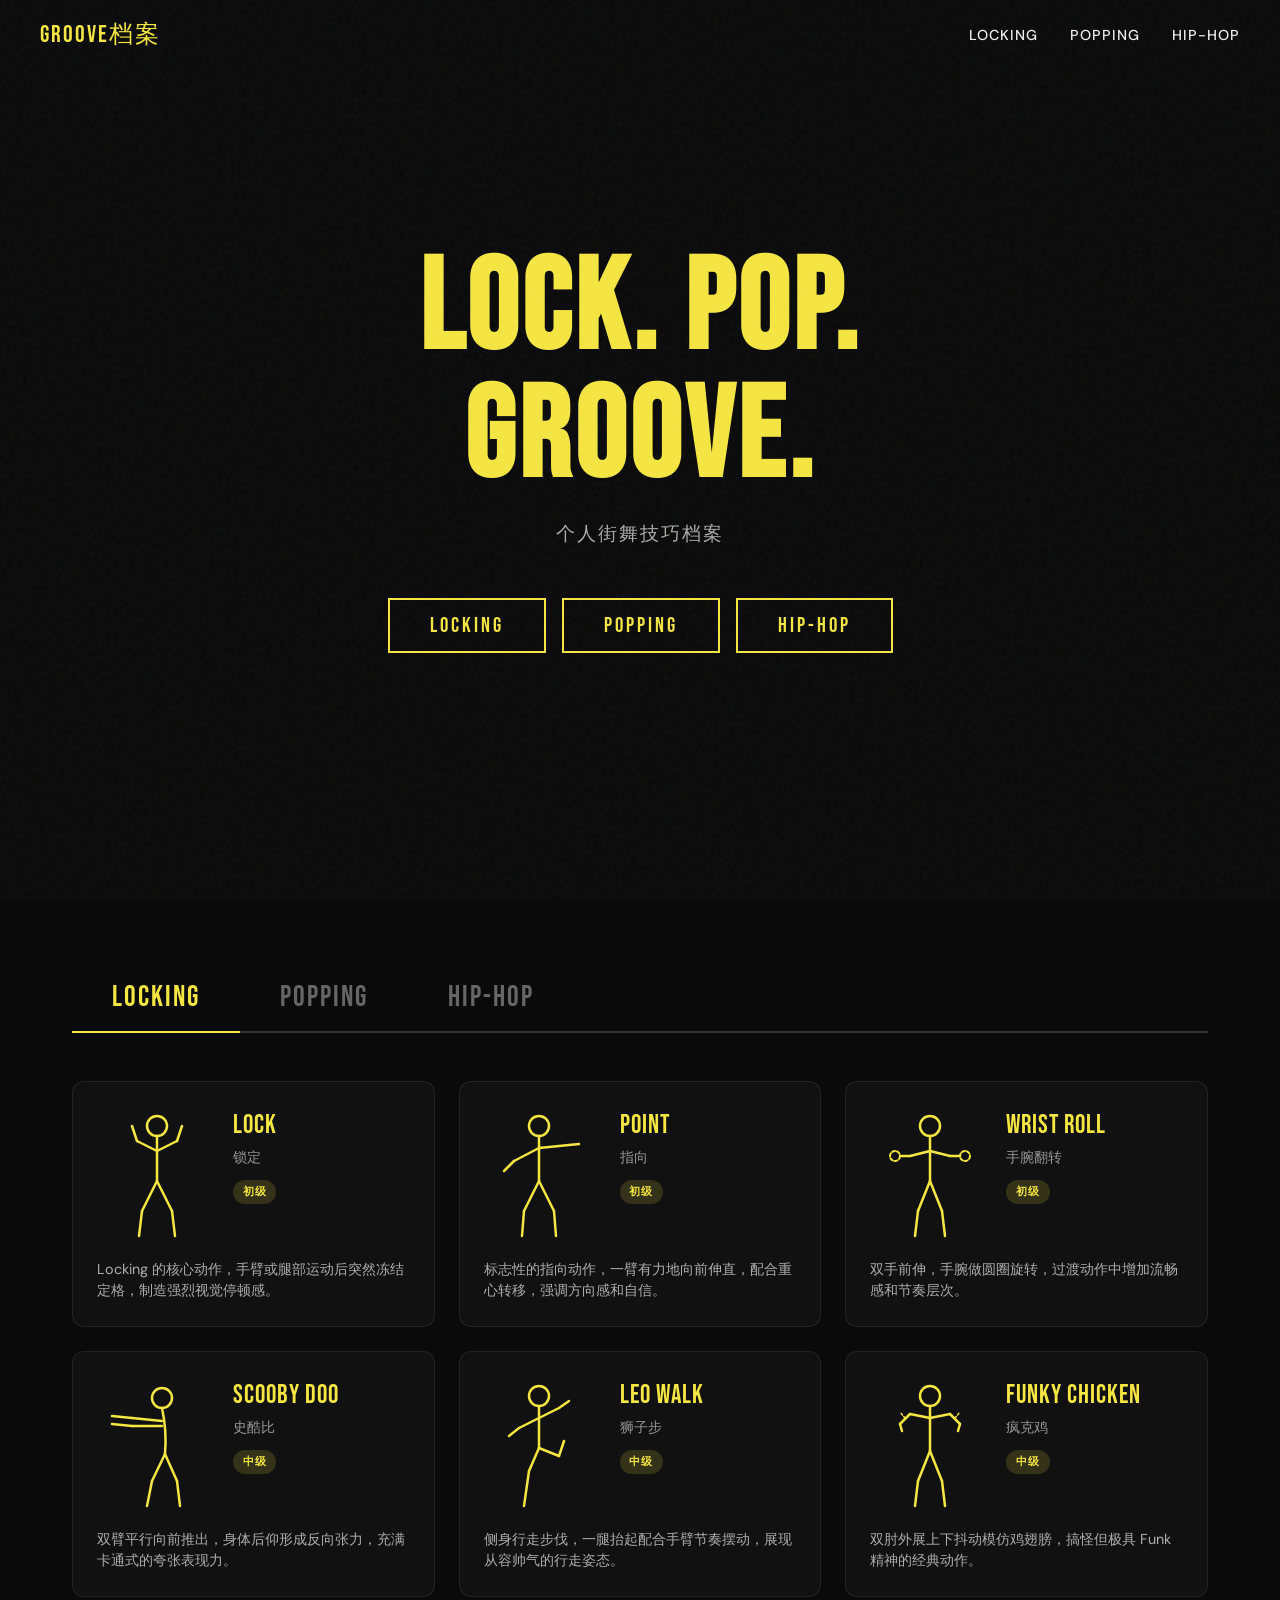
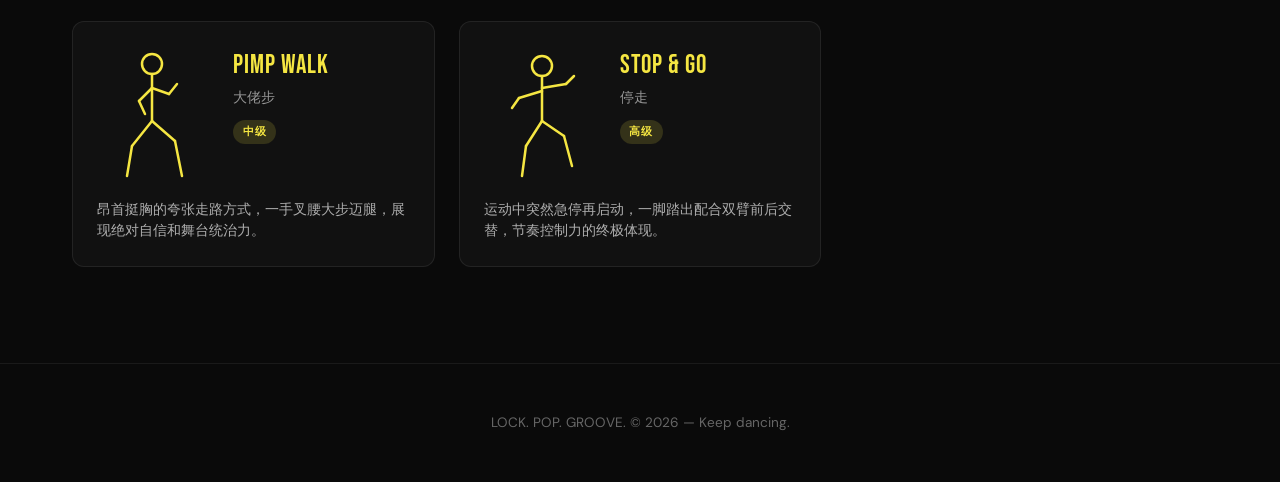
==== index.html @ a3ce9c6e "我的街舞知识库网站" ====
<!DOCTYPE html>
<html lang="zh-CN">
<head>
  <meta charset="UTF-8">
  <meta name="viewport" content="width=device-width, initial-scale=1.0">
  <title>LOCK. POP. GROOVE. — 街舞技巧档案</title>
  <link rel="preconnect" href="https://fonts.googleapis.com">
  <link rel="preconnect" href="https://fonts.gstatic.com" crossorigin>
  <link href="https://fonts.googleapis.com/css2?family=Bebas+Neue&family=DM+Sans:wght@400;500;700&display=swap" rel="stylesheet">
  <link rel="stylesheet" href="style.css">
</head>
<body>
  <!-- Top Navigation -->
  <nav class="top-nav" id="topNav">
    <div class="nav-inner">
      <a href="#hero" class="nav-logo">GROOVE档案</a>
      <div class="nav-links">
        <a href="#styles" data-style="locking">Locking</a>
        <a href="#styles" data-style="popping">Popping</a>
        <a href="#styles" data-style="hiphop">Hip-Hop</a>
      </div>
    </div>
  </nav>

  <!-- Hero Section -->
  <section class="hero" id="hero">
    <div class="hero-content">
      <h1 class="hero-title">LOCK. POP. GROOVE.</h1>
      <p class="hero-subtitle">个人街舞技巧档案</p>
      <div class="hero-buttons">
        <button class="hero-btn" data-style="locking">LOCKING</button>
        <button class="hero-btn" data-style="popping">POPPING</button>
        <button class="hero-btn" data-style="hiphop">HIP-HOP</button>
      </div>
    </div>
  </section>

  <!-- Styles Section -->
  <section class="styles-section" id="styles">
    <div class="tabs">
      <button class="tab active" data-style="locking">Locking</button>
      <button class="tab" data-style="popping">Popping</button>
      <button class="tab" data-style="hiphop">Hip-Hop</button>
    </div>
    <div class="cards-container" id="cardsContainer"></div>
  </section>

  <footer class="footer">
    <p>LOCK. POP. GROOVE. &copy; 2026 — Keep dancing.</p>
  </footer>

  <script src="app.js"></script>
</body>
</html>
---- style.css ----
/* === Reset & Base === */
*, *::before, *::after {
  margin: 0;
  padding: 0;
  box-sizing: border-box;
}

:root {
  --bg: #0a0a0a;
  --accent: #f5e642;
  --white: #f0f0f0;
  --gray: #333;
  --font-title: 'Bebas Neue', cursive;
  --font-body: 'DM Sans', sans-serif;
}

html {
  scroll-behavior: smooth;
}

body {
  background-color: var(--bg);
  color: var(--white);
  font-family: var(--font-body);
  line-height: 1.6;
  overflow-x: hidden;
}

/* Grain texture overlay */
body::before {
  content: '';
  position: fixed;
  top: 0;
  left: 0;
  width: 100%;
  height: 100%;
  pointer-events: none;
  z-index: 9999;
  opacity: 0.04;
  background-image: url("data:image/svg+xml,%3Csvg viewBox='0 0 256 256' xmlns='http://www.w3.org/2000/svg'%3E%3Cfilter id='noise'%3E%3CfeTurbulence type='fractalNoise' baseFrequency='0.85' numOctaves='4' stitchTiles='stitch'/%3E%3C/filter%3E%3Crect width='100%25' height='100%25' filter='url(%23noise)'/%3E%3C/svg%3E");
}

/* === Navigation === */
.top-nav {
  position: fixed;
  top: 0;
  left: 0;
  width: 100%;
  z-index: 1000;
  padding: 1rem 2rem;
  transition: background 0.3s ease;
}

.top-nav.scrolled {
  background: rgba(10, 10, 10, 0.85);
  backdrop-filter: blur(10px);
}

.nav-inner {
  max-width: 1200px;
  margin: 0 auto;
  display: flex;
  justify-content: space-between;
  align-items: center;
}

.nav-logo {
  font-family: var(--font-title);
  font-size: 1.5rem;
  color: var(--accent);
  text-decoration: none;
  letter-spacing: 2px;
}

.nav-links {
  display: flex;
  gap: 2rem;
}

.nav-links a {
  color: var(--white);
  text-decoration: none;
  font-size: 0.9rem;
  font-weight: 500;
  text-transform: uppercase;
  letter-spacing: 1px;
  transition: color 0.2s;
}

.nav-links a:hover {
  color: var(--accent);
}

/* === Hero === */
.hero {
  min-height: 100vh;
  display: flex;
  align-items: center;
  justify-content: center;
  text-align: center;
  padding: 2rem;
}

.hero-content {
  max-width: 800px;
}

.hero-title {
  font-family: var(--font-title);
  font-size: clamp(3rem, 12vw, 8rem);
  color: var(--accent);
  letter-spacing: 4px;
  line-height: 1;
  margin-bottom: 1rem;
}

.hero-subtitle {
  font-size: 1.2rem;
  color: var(--white);
  opacity: 0.7;
  margin-bottom: 3rem;
  letter-spacing: 2px;
}

.hero-buttons {
  display: flex;
  gap: 1rem;
  justify-content: center;
  flex-wrap: wrap;
}

.hero-btn {
  font-family: var(--font-title);
  font-size: 1.3rem;
  padding: 0.8rem 2.5rem;
  background: transparent;
  border: 2px solid var(--accent);
  color: var(--accent);
  cursor: pointer;
  letter-spacing: 3px;
  transition: all 0.3s ease;
}

.hero-btn:hover {
  background: var(--accent);
  color: var(--bg);
  transform: translateY(-2px);
}

/* === Styles Section === */
.styles-section {
  max-width: 1200px;
  margin: 0 auto;
  padding: 4rem 2rem 6rem;
}

/* Tabs */
.tabs {
  display: flex;
  gap: 0;
  margin-bottom: 3rem;
  border-bottom: 2px solid var(--gray);
}

.tab {
  font-family: var(--font-title);
  font-size: 1.8rem;
  padding: 1rem 2.5rem;
  background: none;
  border: none;
  color: var(--white);
  opacity: 0.4;
  cursor: pointer;
  letter-spacing: 2px;
  position: relative;
  transition: opacity 0.3s;
}

.tab:hover {
  opacity: 0.7;
}

.tab.active {
  opacity: 1;
  color: var(--accent);
}

.tab.active::after {
  content: '';
  position: absolute;
  bottom: -2px;
  left: 0;
  width: 100%;
  height: 2px;
  background: var(--accent);
}

/* Cards */
.cards-container {
  display: grid;
  grid-template-columns: repeat(auto-fill, minmax(320px, 1fr));
  gap: 1.5rem;
}

.card {
  background: rgba(255, 255, 255, 0.03);
  border: 1px solid rgba(255, 255, 255, 0.08);
  border-radius: 12px;
  padding: 1.5rem;
  cursor: pointer;
  transition: transform 0.3s ease, box-shadow 0.3s ease, border-color 0.3s ease;
  opacity: 0;
  animation: fadeInUp 0.4s ease forwards;
}

.card:hover {
  transform: translateY(-4px);
  border-color: rgba(245, 230, 66, 0.3);
  box-shadow: 0 8px 30px rgba(245, 230, 66, 0.05);
}

.card-header {
  display: flex;
  align-items: flex-start;
  gap: 1rem;
  margin-bottom: 0.8rem;
}

.card-svg {
  flex-shrink: 0;
  width: 120px;
  height: 140px;
}

.card-svg svg {
  width: 100%;
  height: 100%;
}

.card-info {
  flex: 1;
}

.card-name {
  font-family: var(--font-title);
  font-size: 1.6rem;
  color: var(--accent);
  letter-spacing: 1px;
}

.card-name-zh {
  font-size: 0.85rem;
  color: var(--white);
  opacity: 0.6;
  margin-bottom: 0.5rem;
}

.card-level {
  display: inline-block;
  font-size: 0.7rem;
  padding: 0.2rem 0.6rem;
  border-radius: 20px;
  background: rgba(245, 230, 66, 0.15);
  color: var(--accent);
  font-weight: 700;
  text-transform: uppercase;
  letter-spacing: 1px;
}

.card-desc {
  font-size: 0.9rem;
  color: var(--white);
  opacity: 0.7;
  margin-top: 0.8rem;
  line-height: 1.5;
}

/* Expandable tips */
.card-details {
  max-height: 0;
  overflow: hidden;
  transition: max-height 0.4s ease, opacity 0.3s ease;
  opacity: 0;
}

.card.expanded .card-details {
  max-height: 400px;
  opacity: 1;
  margin-top: 1rem;
}

.card-tips {
  list-style: none;
  padding: 0;
}

.card-tips li {
  font-size: 0.85rem;
  color: var(--white);
  opacity: 0.8;
  padding: 0.4rem 0;
  padding-left: 1.2rem;
  position: relative;
}

.card-tips li::before {
  content: '▸';
  position: absolute;
  left: 0;
  color: var(--accent);
}

.card-bili {
  display: inline-flex;
  align-items: center;
  gap: 0.5rem;
  margin-top: 1rem;
  padding: 0.5rem 1rem;
  background: rgba(245, 230, 66, 0.1);
  border: 1px solid rgba(245, 230, 66, 0.3);
  border-radius: 6px;
  color: var(--accent);
  font-size: 0.8rem;
  font-weight: 700;
  text-decoration: none;
  letter-spacing: 1px;
  transition: background 0.2s;
}

.card-bili:hover {
  background: rgba(245, 230, 66, 0.2);
}

.card-bili svg {
  width: 16px;
  height: 16px;
}

/* Animations */
@keyframes fadeInUp {
  from {
    opacity: 0;
    transform: translateY(20px);
  }
  to {
    opacity: 1;
    transform: translateY(0);
  }
}

.card:nth-child(1) { animation-delay: 0.05s; }
.card:nth-child(2) { animation-delay: 0.1s; }
.card:nth-child(3) { animation-delay: 0.15s; }
.card:nth-child(4) { animation-delay: 0.2s; }
.card:nth-child(5) { animation-delay: 0.25s; }
.card:nth-child(6) { animation-delay: 0.3s; }
.card:nth-child(7) { animation-delay: 0.35s; }
.card:nth-child(8) { animation-delay: 0.4s; }

/* Footer */
.footer {
  text-align: center;
  padding: 3rem 2rem;
  border-top: 1px solid var(--gray);
  color: var(--white);
  opacity: 0.4;
  font-size: 0.85rem;
}

/* === Responsive === */
@media (max-width: 768px) {
  .nav-links {
    gap: 1rem;
  }

  .nav-links a {
    font-size: 0.75rem;
  }

  .tab {
    font-size: 1.3rem;
    padding: 0.8rem 1.2rem;
  }

  .cards-container {
    grid-template-columns: 1fr;
  }

  .card-header {
    flex-direction: column;
    align-items: center;
    text-align: center;
  }

  .hero-title {
    font-size: clamp(2.5rem, 10vw, 5rem);
  }
}
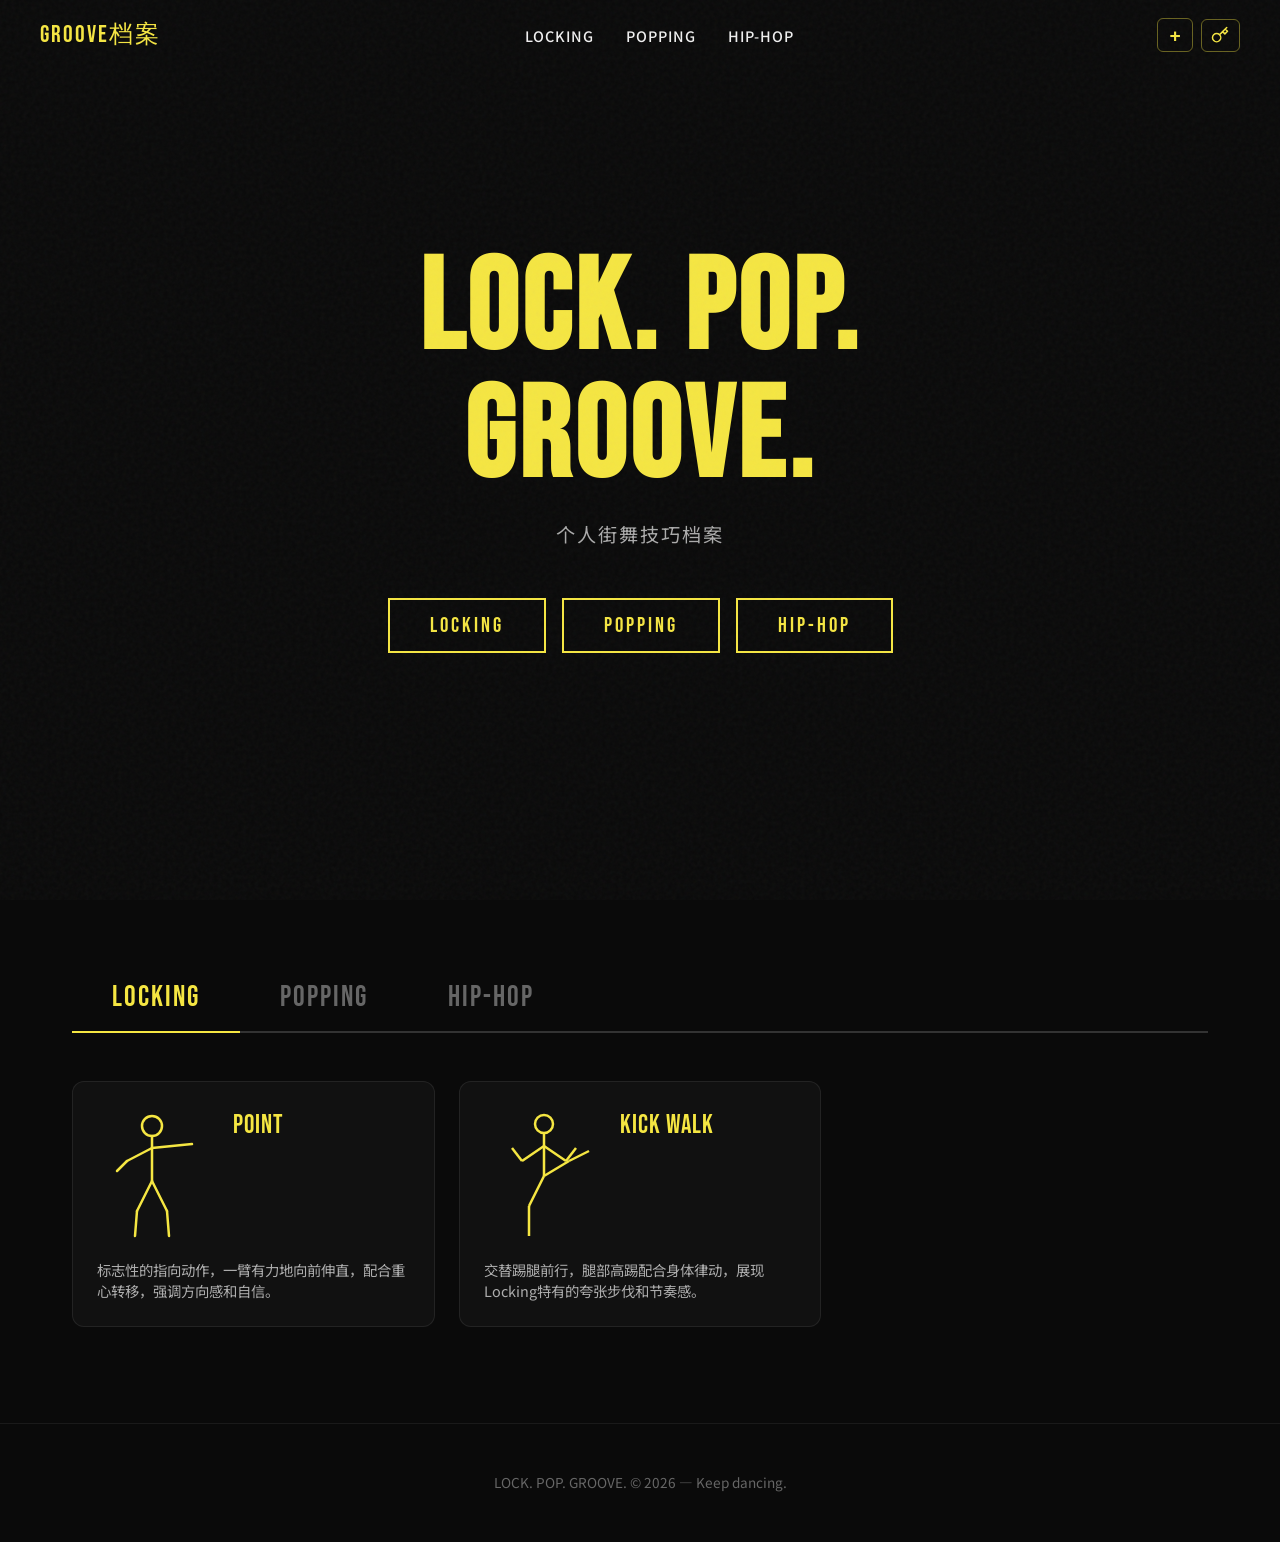
==== commit e7932fd9: "'ai功能'" ====
--- a/index.html
+++ b/index.html
@@ -4,9 +4,10 @@
   <meta charset="UTF-8">
   <meta name="viewport" content="width=device-width, initial-scale=1.0">
   <title>LOCK. POP. GROOVE. — 街舞技巧档案</title>
+  <link rel="icon" type="image/svg+xml" href="favicon.svg">
   <link rel="preconnect" href="https://fonts.googleapis.com">
   <link rel="preconnect" href="https://fonts.gstatic.com" crossorigin>
-  <link href="https://fonts.googleapis.com/css2?family=Bebas+Neue&family=DM+Sans:wght@400;500;700&display=swap" rel="stylesheet">
+  <link href="https://fonts.googleapis.com/css2?family=Bebas+Neue&family=DM+Sans:wght@400;500;700&family=Noto+Sans+SC:wght@400;500;700&display=swap" rel="stylesheet">
   <link rel="stylesheet" href="style.css">
 </head>
 <body>
@@ -18,6 +19,12 @@
         <a href="#styles" data-style="locking">Locking</a>
         <a href="#styles" data-style="popping">Popping</a>
         <a href="#styles" data-style="hiphop">Hip-Hop</a>
+      </div>
+      <div class="nav-actions">
+        <button class="nav-add-btn" id="addMoveBtn" title="添加动作">+</button>
+        <button class="nav-api-btn" id="apiKeyBtn" title="API Key 管理">
+        <svg viewBox="0 0 24 24" fill="none" stroke="currentColor" stroke-width="2" stroke-linecap="round" stroke-linejoin="round"><path d="M21 2l-2 2m-7.61 7.61a5.5 5.5 0 1 1-7.78 7.78 5.5 5.5 0 0 1 7.78-7.78zm0 0L15.5 7.5m0 0l3 3L22 7l-3-3m-3.5 3.5L19 4"/></svg>
+      </button>
       </div>
     </div>
   </nav>
@@ -49,6 +56,110 @@
     <p>LOCK. POP. GROOVE. &copy; 2026 — Keep dancing.</p>
   </footer>
 
+  <!-- Edit Move Modal -->
+  <div class="modal-overlay" id="editModal">
+    <div class="modal">
+      <div class="modal-header">
+        <h2 class="modal-title">编辑动作</h2>
+        <button class="modal-close" id="editModalClose">&times;</button>
+      </div>
+      <div class="modal-body">
+        <div class="config-form">
+          <label>动作名称<input type="text" id="editName"></label>
+          <div class="field-with-ai">
+            <label>描述<textarea id="editDesc" rows="3"></textarea></label>
+            <button class="ai-field-btn" data-field="desc" title="AI 生成描述">AI</button>
+          </div>
+          <div class="field-with-ai">
+            <label>练习建议（每行一条）<textarea id="editTips" rows="4"></textarea></label>
+            <button class="ai-field-btn" data-field="tips" title="AI 生成建议">AI</button>
+          </div>
+          <div class="field-with-ai">
+            <label>SVG 图示
+              <div class="svg-edit-area">
+                <textarea id="editSvg" rows="6" class="svg-code"></textarea>
+                <div class="svg-preview" id="editSvgPreview"></div>
+              </div>
+            </label>
+            <button class="ai-field-btn" data-field="svg" title="AI 生成 SVG">AI</button>
+          </div>
+        </div>
+      </div>
+      <div class="modal-footer">
+        <button class="modal-btn" id="editSaveBtn">保存</button>
+      </div>
+    </div>
+  </div>
+
+  <!-- Add Move Modal -->
+  <div class="modal-overlay" id="addMoveModal">
+    <div class="modal">
+      <div class="modal-header">
+        <h2 class="modal-title">添加动作</h2>
+        <button class="modal-close" id="addMoveModalClose">&times;</button>
+      </div>
+      <div class="modal-body">
+        <div class="config-form">
+          <label>动作英文名<input type="text" id="moveNameInput" placeholder="如：Kick Ball Change"></label>
+          <label>舞种
+            <select id="moveStyleSelect">
+              <option value="locking">Locking</option>
+              <option value="popping">Popping</option>
+              <option value="hiphop">Hip-Hop</option>
+            </select>
+          </label>
+        </div>
+        <div class="modal-footer" id="generateActions">
+          <button class="modal-btn" id="generateBtn">生成</button>
+        </div>
+        <div class="generate-loading" id="generateLoading" style="display:none">
+          <div class="spinner"></div>
+          <span>AI 生成中...</span>
+        </div>
+        <div class="preview-area" id="previewArea" style="display:none">
+          <h3 class="preview-title">预览</h3>
+          <div class="preview-card" id="previewCard"></div>
+          <div class="modal-footer">
+            <button class="modal-btn modal-btn-secondary" id="regenerateBtn">重新生成</button>
+            <button class="modal-btn" id="confirmAddBtn">确认添加</button>
+          </div>
+        </div>
+      </div>
+    </div>
+  </div>
+
+  <!-- API Key Modal -->
+  <div class="modal-overlay" id="apiModal">
+    <div class="modal">
+      <div class="modal-header">
+        <h2 class="modal-title">API Key 管理</h2>
+        <button class="modal-close" id="apiModalClose">&times;</button>
+      </div>
+      <div class="modal-body">
+        <div class="config-selector">
+          <select id="configSelect"></select>
+          <button class="config-btn" id="configAdd" title="新增方案">+</button>
+          <button class="config-btn config-btn-danger" id="configDelete" title="删除方案">&minus;</button>
+        </div>
+        <div class="config-form">
+          <label>方案名称<input type="text" id="cfgName" placeholder="如：GLM 免费"></label>
+          <label>API 地址<input type="text" id="cfgUrl" placeholder="https://api.openai.com/v1"></label>
+          <label>API Key<input type="password" id="cfgKey" placeholder="sk-..."></label>
+          <label>API 格式
+            <select id="cfgFormat">
+              <option value="openai">OpenAI 兼容</option>
+              <option value="anthropic">Anthropic</option>
+            </select>
+          </label>
+          <label>模型名称<input type="text" id="cfgModel" placeholder="gpt-4o / claude-sonnet-4-6"></label>
+        </div>
+      </div>
+      <div class="modal-footer">
+        <button class="modal-btn" id="configSave">保存</button>
+      </div>
+    </div>
+  </div>
+
   <script src="app.js"></script>
 </body>
 </html>
--- a/style.css
+++ b/style.css
@@ -11,7 +11,7 @@
   --white: #f0f0f0;
   --gray: #333;
   --font-title: 'Bebas Neue', cursive;
-  --font-body: 'DM Sans', sans-serif;
+  --font-body: 'Noto Sans SC', 'DM Sans', sans-serif;
 }
 
 html {
@@ -195,6 +195,51 @@
   background: var(--accent);
 }
 
+/* Card Actions */
+.card-actions {
+  position: absolute;
+  top: 0.8rem;
+  right: 0.8rem;
+  display: flex;
+  gap: 0.3rem;
+  opacity: 0;
+  transition: opacity 0.2s;
+}
+
+.card:hover .card-actions {
+  opacity: 1;
+}
+
+.card-action-btn {
+  background: rgba(255, 255, 255, 0.05);
+  border: 1px solid rgba(255, 255, 255, 0.15);
+  border-radius: 4px;
+  color: var(--white);
+  width: 26px;
+  height: 26px;
+  font-size: 0.85rem;
+  cursor: pointer;
+  display: flex;
+  align-items: center;
+  justify-content: center;
+  transition: background 0.2s, border-color 0.2s;
+}
+
+.card-action-btn:hover {
+  background: rgba(255, 255, 255, 0.1);
+  border-color: rgba(255, 255, 255, 0.3);
+}
+
+.card-action-btn:disabled {
+  opacity: 0.2;
+  cursor: not-allowed;
+}
+
+.card-delete-btn:hover {
+  border-color: rgba(245, 107, 107, 0.5);
+  color: #f56b6b;
+}
+
 /* Cards */
 .cards-container {
   display: grid;
@@ -203,6 +248,7 @@
 }
 
 .card {
+  position: relative;
   background: rgba(255, 255, 255, 0.03);
   border: 1px solid rgba(255, 255, 255, 0.08);
   border-radius: 12px;
@@ -367,6 +413,404 @@
   font-size: 0.85rem;
 }
 
+/* === Nav Actions === */
+.nav-actions {
+  display: flex;
+  gap: 0.5rem;
+  align-items: center;
+}
+
+.nav-add-btn {
+  background: none;
+  border: 1px solid rgba(245, 230, 66, 0.4);
+  border-radius: 6px;
+  color: var(--accent);
+  cursor: pointer;
+  padding: 0.4rem 0.7rem;
+  font-size: 1.2rem;
+  font-weight: 700;
+  line-height: 1;
+  display: flex;
+  align-items: center;
+  justify-content: center;
+  transition: background 0.2s, border-color 0.2s;
+}
+
+.nav-add-btn:hover {
+  background: rgba(245, 230, 66, 0.1);
+  border-color: var(--accent);
+}
+
+/* === API Key Button === */
+.nav-api-btn {
+  background: none;
+  border: 1px solid rgba(245, 230, 66, 0.4);
+  border-radius: 6px;
+  color: var(--accent);
+  cursor: pointer;
+  padding: 0.4rem 0.6rem;
+  display: flex;
+  align-items: center;
+  transition: background 0.2s, border-color 0.2s;
+}
+
+.nav-api-btn svg {
+  width: 18px;
+  height: 18px;
+}
+
+.nav-api-btn:hover {
+  background: rgba(245, 230, 66, 0.1);
+  border-color: var(--accent);
+}
+
+/* === Modal === */
+.modal-overlay {
+  display: none;
+  position: fixed;
+  inset: 0;
+  z-index: 2000;
+  background: rgba(0, 0, 0, 0.7);
+  backdrop-filter: blur(4px);
+  align-items: center;
+  justify-content: center;
+}
+
+.modal-overlay.active {
+  display: flex;
+}
+
+.modal {
+  background: #151515;
+  border: 1px solid rgba(255, 255, 255, 0.1);
+  border-radius: 16px;
+  width: 90%;
+  max-width: 480px;
+  max-height: 90vh;
+  overflow-y: auto;
+  padding: 2rem;
+}
+
+.modal-header {
+  display: flex;
+  justify-content: space-between;
+  align-items: center;
+  margin-bottom: 1.5rem;
+}
+
+.modal-title {
+  font-family: var(--font-body);
+  font-size: 1.3rem;
+  font-weight: 700;
+  color: var(--accent);
+  letter-spacing: 0.5px;
+}
+
+.modal-close {
+  background: none;
+  border: none;
+  color: var(--white);
+  font-size: 1.8rem;
+  cursor: pointer;
+  opacity: 0.5;
+  transition: opacity 0.2s;
+  line-height: 1;
+}
+
+.modal-close:hover {
+  opacity: 1;
+}
+
+.config-selector {
+  display: flex;
+  gap: 0.5rem;
+  margin-bottom: 1.5rem;
+}
+
+.config-selector select {
+  flex: 1;
+  background: var(--bg);
+  border: 1px solid var(--gray);
+  border-radius: 6px;
+  color: var(--white);
+  padding: 0.5rem 0.8rem;
+  font-size: 0.9rem;
+  font-family: var(--font-body);
+}
+
+.config-btn {
+  background: rgba(245, 230, 66, 0.1);
+  border: 1px solid rgba(245, 230, 66, 0.3);
+  border-radius: 6px;
+  color: var(--accent);
+  font-size: 1.2rem;
+  width: 36px;
+  cursor: pointer;
+  transition: background 0.2s;
+}
+
+.config-btn:hover {
+  background: rgba(245, 230, 66, 0.2);
+}
+
+.config-btn-danger {
+  color: #f56b6b;
+  border-color: rgba(245, 107, 107, 0.3);
+  background: rgba(245, 107, 107, 0.1);
+}
+
+.config-btn-danger:hover {
+  background: rgba(245, 107, 107, 0.2);
+}
+
+.config-form {
+  display: flex;
+  flex-direction: column;
+  gap: 1rem;
+}
+
+.config-form label {
+  display: flex;
+  flex-direction: column;
+  gap: 0.3rem;
+  font-size: 0.8rem;
+  color: var(--white);
+  opacity: 0.7;
+  letter-spacing: 0.5px;
+}
+
+.field-with-ai {
+  display: flex;
+  gap: 0.5rem;
+  align-items: flex-start;
+}
+
+.field-with-ai > label {
+  flex: 1;
+}
+
+.ai-field-btn {
+  flex-shrink: 0;
+  margin-top: 1.4rem;
+  background: rgba(245, 230, 66, 0.1);
+  border: 1px solid rgba(245, 230, 66, 0.3);
+  border-radius: 4px;
+  color: var(--accent);
+  font-size: 0.7rem;
+  font-weight: 700;
+  padding: 0.4rem 0.5rem;
+  cursor: pointer;
+  letter-spacing: 0.5px;
+  transition: background 0.2s;
+}
+
+.ai-field-btn:hover {
+  background: rgba(245, 230, 66, 0.2);
+}
+
+.ai-field-btn:disabled {
+  opacity: 0.5;
+  cursor: not-allowed;
+}
+
+.svg-edit-area {
+  display: flex;
+  gap: 1rem;
+  align-items: flex-start;
+}
+
+.svg-edit-area .svg-code {
+  flex: 1;
+  font-family: monospace;
+  font-size: 0.8rem;
+  min-height: 120px;
+}
+
+.svg-preview {
+  flex-shrink: 0;
+  width: 120px;
+  height: 140px;
+  background: rgba(255, 255, 255, 0.03);
+  border: 1px solid var(--gray);
+  border-radius: 6px;
+  display: flex;
+  align-items: center;
+  justify-content: center;
+}
+
+.svg-preview svg {
+  width: 100%;
+  height: 100%;
+}
+
+.config-form textarea {
+  background: var(--bg);
+  border: 1px solid var(--gray);
+  border-radius: 6px;
+  color: var(--white);
+  padding: 0.6rem 0.8rem;
+  font-size: 0.9rem;
+  font-family: var(--font-body);
+  resize: vertical;
+  transition: border-color 0.2s;
+}
+
+.config-form textarea:focus {
+  outline: none;
+  border-color: var(--accent);
+}
+
+.config-form input,
+.config-form select {
+  background: var(--bg);
+  border: 1px solid var(--gray);
+  border-radius: 6px;
+  color: var(--white);
+  padding: 0.6rem 0.8rem;
+  font-size: 0.9rem;
+  font-family: var(--font-body);
+  transition: border-color 0.2s;
+}
+
+.config-form input:focus,
+.config-form select:focus {
+  outline: none;
+  border-color: var(--accent);
+}
+
+.modal-footer {
+  margin-top: 1.5rem;
+  display: flex;
+  justify-content: flex-end;
+}
+
+.modal-btn {
+  font-family: var(--font-title);
+  font-size: 1.1rem;
+  padding: 0.6rem 2rem;
+  background: var(--accent);
+  color: var(--bg);
+  border: none;
+  border-radius: 6px;
+  cursor: pointer;
+  letter-spacing: 2px;
+  transition: opacity 0.2s;
+}
+
+.modal-btn:hover {
+  opacity: 0.85;
+}
+
+.modal-btn-secondary {
+  background: transparent;
+  border: 1px solid var(--accent);
+  color: var(--accent);
+}
+
+.modal-btn-secondary:hover {
+  background: rgba(245, 230, 66, 0.1);
+  opacity: 1;
+}
+
+.modal-footer {
+  gap: 0.8rem;
+}
+
+/* === Generate Loading === */
+.generate-loading {
+  display: flex;
+  align-items: center;
+  justify-content: center;
+  gap: 0.8rem;
+  padding: 2rem 0;
+  color: var(--white);
+  opacity: 0.7;
+  font-size: 0.9rem;
+}
+
+.spinner {
+  width: 20px;
+  height: 20px;
+  border: 2px solid var(--gray);
+  border-top-color: var(--accent);
+  border-radius: 50%;
+  animation: spin 0.8s linear infinite;
+}
+
+@keyframes spin {
+  to { transform: rotate(360deg); }
+}
+
+/* === Preview Area === */
+.preview-area {
+  margin-top: 1.5rem;
+  padding-top: 1.5rem;
+  border-top: 1px solid var(--gray);
+}
+
+.preview-title {
+  font-family: var(--font-body);
+  font-size: 1.1rem;
+  font-weight: 700;
+  color: var(--accent);
+  margin-bottom: 1rem;
+}
+
+.preview-card {
+  background: rgba(255, 255, 255, 0.03);
+  border: 1px solid rgba(255, 255, 255, 0.08);
+  border-radius: 12px;
+  padding: 1.5rem;
+  margin-bottom: 1rem;
+}
+
+.preview-card .card-svg {
+  width: 120px;
+  height: 140px;
+  margin: 0 auto 1rem;
+}
+
+.preview-card .card-svg svg {
+  width: 100%;
+  height: 100%;
+}
+
+.preview-card .card-name {
+  font-family: var(--font-title);
+  font-size: 1.4rem;
+  color: var(--accent);
+  text-align: center;
+  margin-bottom: 0.5rem;
+}
+
+.preview-card .card-desc {
+  font-size: 0.9rem;
+  color: var(--white);
+  opacity: 0.7;
+  margin-bottom: 1rem;
+  line-height: 1.5;
+}
+
+.preview-card .card-tips {
+  list-style: none;
+  padding: 0;
+}
+
+.preview-card .card-tips li {
+  font-size: 0.85rem;
+  color: var(--white);
+  opacity: 0.8;
+  padding: 0.3rem 0 0.3rem 1.2rem;
+  position: relative;
+}
+
+.preview-card .card-tips li::before {
+  content: '▸';
+  position: absolute;
+  left: 0;
+  color: var(--accent);
+}
+
 /* === Responsive === */
 @media (max-width: 768px) {
   .nav-links {
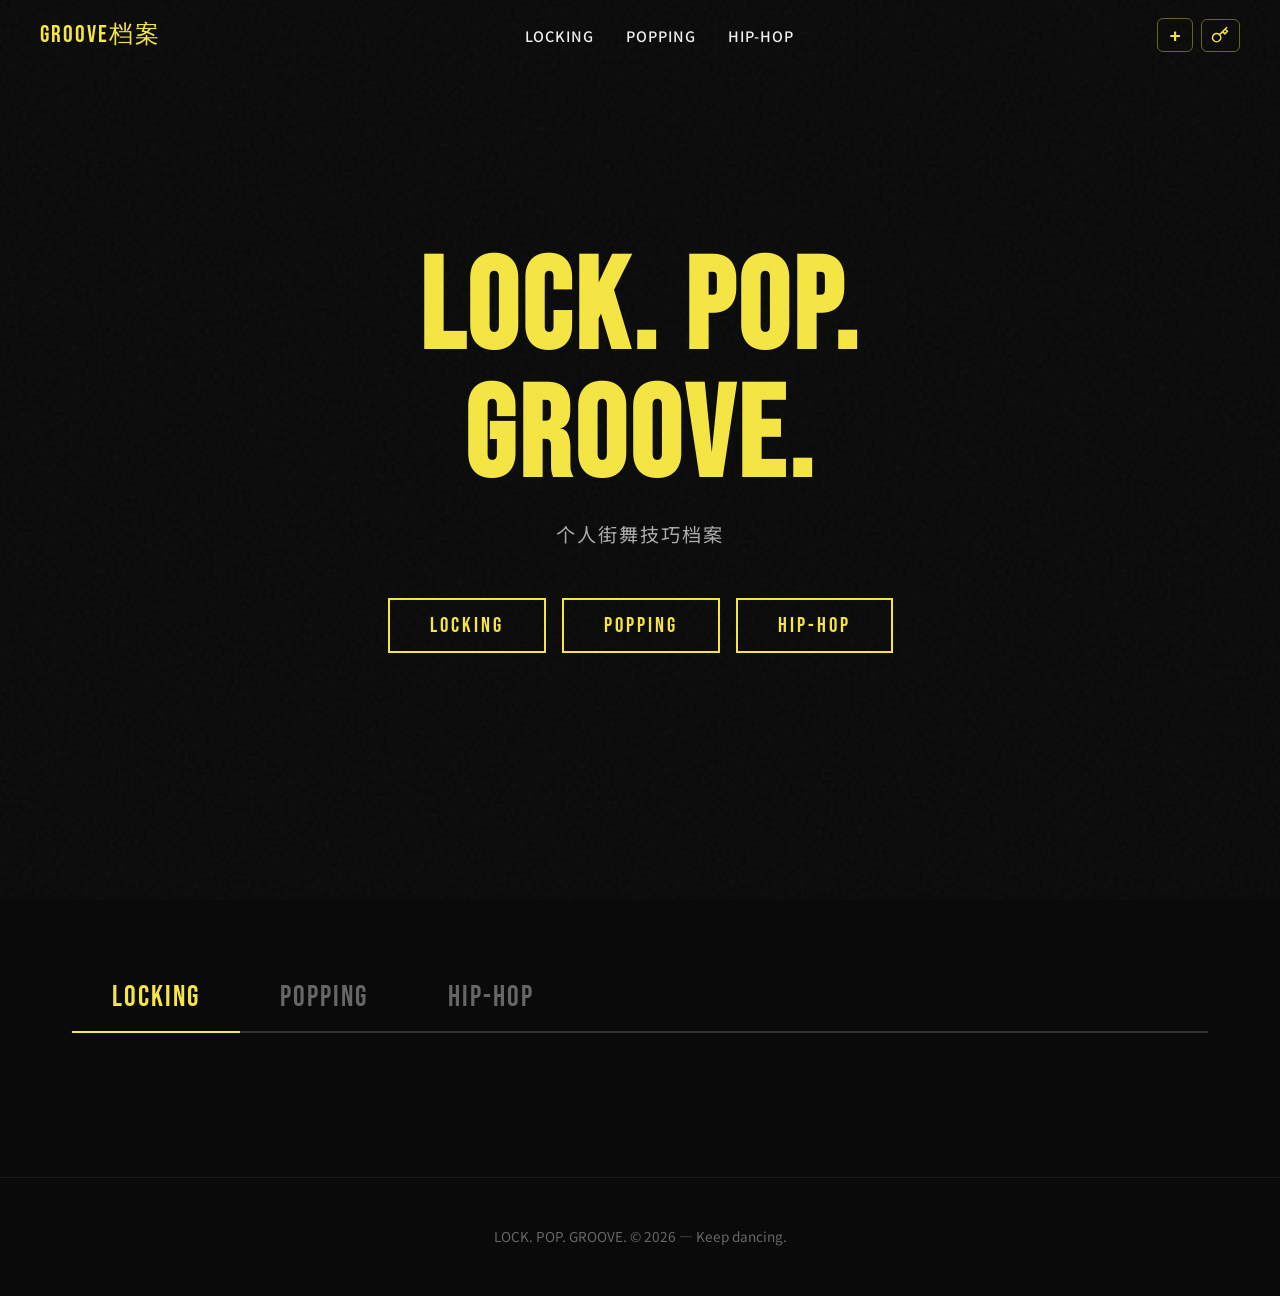
==== commit a75f2412: "'ai'" ====
--- a/index.html
+++ b/index.html
@@ -4,7 +4,7 @@
   <meta charset="UTF-8">
   <meta name="viewport" content="width=device-width, initial-scale=1.0">
   <title>LOCK. POP. GROOVE. — 街舞技巧档案</title>
-  <link rel="icon" type="image/svg+xml" href="favicon.svg">
+  <link rel="icon" type="image/svg+xml" href="data:image/svg+xml,%3Csvg xmlns='http://www.w3.org/2000/svg' viewBox='0 0 32 32'%3E%3Crect width='32' height='32' rx='6' fill='%230a0a0a'/%3E%3Ccircle cx='16' cy='7' r='3' fill='%23f5e642'/%3E%3Cline x1='16' y1='10' x2='16' y2='20' stroke='%23f5e642' stroke-width='2' stroke-linecap='round'/%3E%3Cline x1='16' y1='13' x2='22' y2='10' stroke='%23f5e642' stroke-width='2' stroke-linecap='round'/%3E%3Cline x1='16' y1='13' x2='9' y2='16' stroke='%23f5e642' stroke-width='2' stroke-linecap='round'/%3E%3Cline x1='16' y1='20' x2='12' y2='28' stroke='%23f5e642' stroke-width='2' stroke-linecap='round'/%3E%3Cline x1='16' y1='20' x2='22' y2='26' stroke='%23f5e642' stroke-width='2' stroke-linecap='round'/%3E%3C/svg%3E">
   <link rel="preconnect" href="https://fonts.googleapis.com">
   <link rel="preconnect" href="https://fonts.gstatic.com" crossorigin>
   <link href="https://fonts.googleapis.com/css2?family=Bebas+Neue&family=DM+Sans:wght@400;500;700&family=Noto+Sans+SC:wght@400;500;700&display=swap" rel="stylesheet">
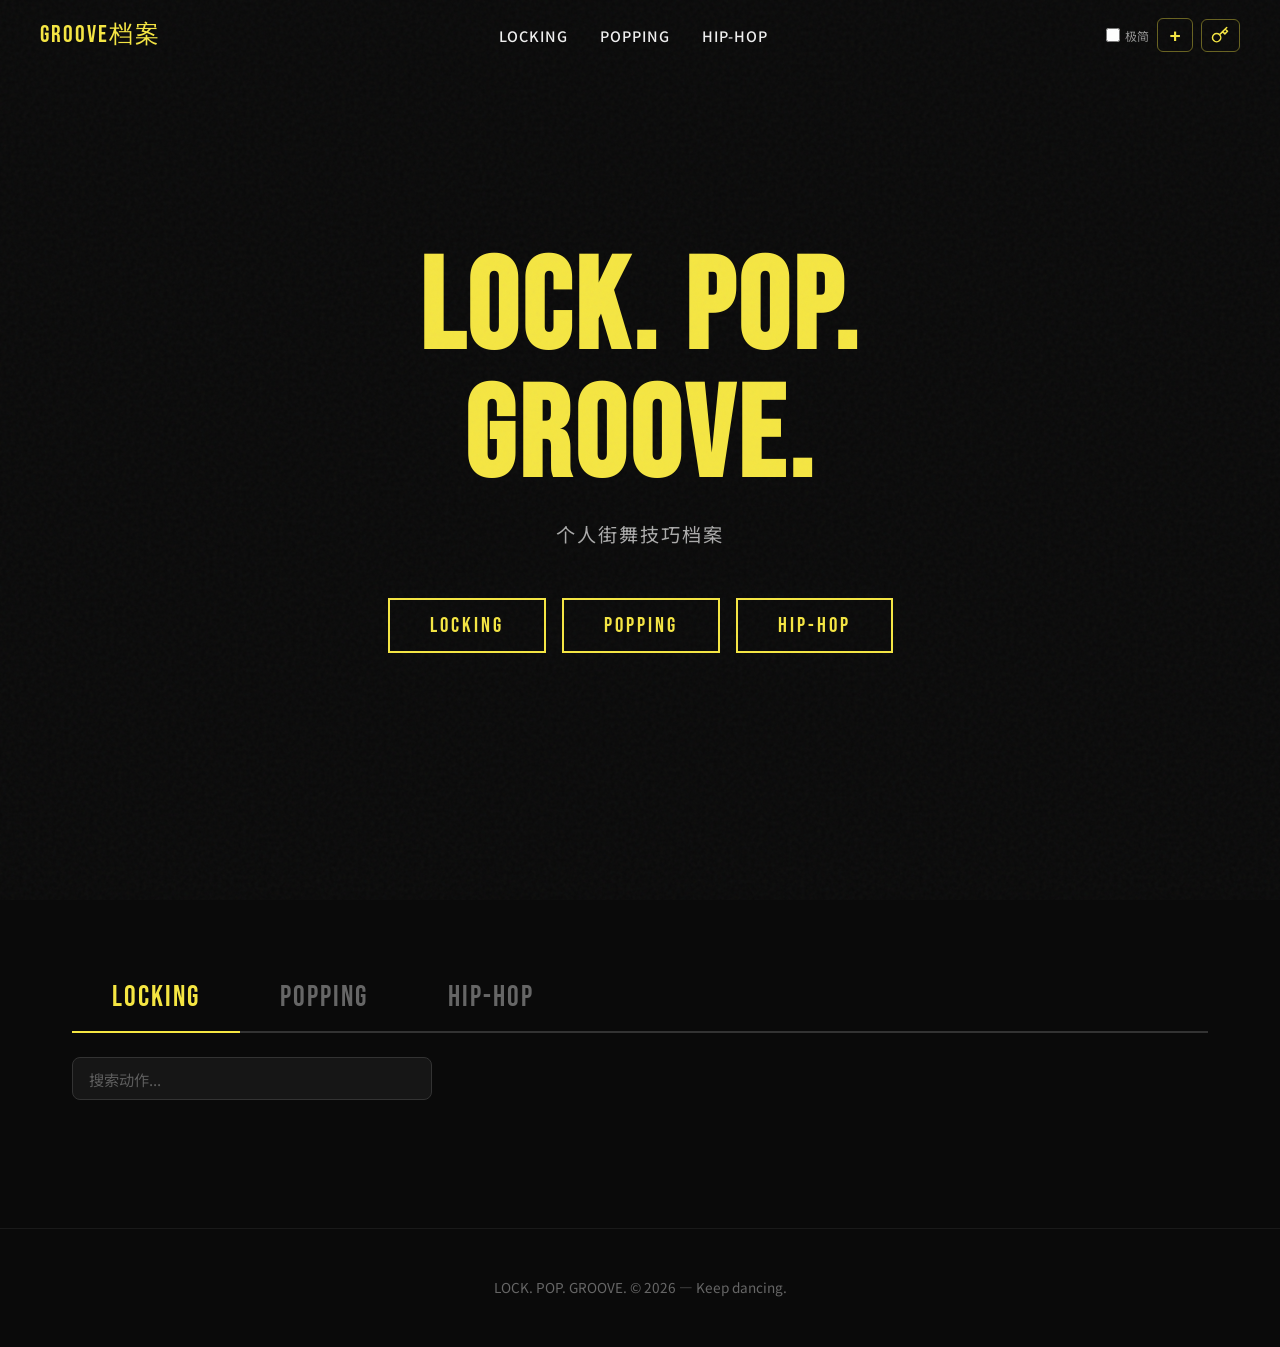
==== commit 87db5347: "'搜索框和批量导入'" ====
--- a/index.html
+++ b/index.html
@@ -21,6 +21,10 @@
         <a href="#styles" data-style="hiphop">Hip-Hop</a>
       </div>
       <div class="nav-actions">
+        <label class="compact-toggle" title="极简模式">
+          <input type="checkbox" id="compactMode">
+          <span class="compact-toggle-label">极简</span>
+        </label>
         <button class="nav-add-btn" id="addMoveBtn" title="添加动作">+</button>
         <button class="nav-api-btn" id="apiKeyBtn" title="API Key 管理">
         <svg viewBox="0 0 24 24" fill="none" stroke="currentColor" stroke-width="2" stroke-linecap="round" stroke-linejoin="round"><path d="M21 2l-2 2m-7.61 7.61a5.5 5.5 0 1 1-7.78 7.78 5.5 5.5 0 0 1 7.78-7.78zm0 0L15.5 7.5m0 0l3 3L22 7l-3-3m-3.5 3.5L19 4"/></svg>
@@ -49,6 +53,9 @@
       <button class="tab" data-style="popping">Popping</button>
       <button class="tab" data-style="hiphop">Hip-Hop</button>
     </div>
+    <div class="search-bar">
+      <input type="text" id="moveSearch" placeholder="搜索动作..." autocomplete="off">
+    </div>
     <div class="cards-container" id="cardsContainer"></div>
   </section>
 
@@ -65,7 +72,7 @@
       </div>
       <div class="modal-body">
         <div class="config-form">
-          <label>动作名称<input type="text" id="editName"></label>
+          <label>动作名称<input type="text" id="editName" autocomplete="off"></label>
           <div class="field-with-ai">
             <label>描述<textarea id="editDesc" rows="3"></textarea></label>
             <button class="ai-field-btn" data-field="desc" title="AI 生成描述">AI</button>
@@ -100,7 +107,7 @@
       </div>
       <div class="modal-body">
         <div class="config-form">
-          <label>动作英文名<input type="text" id="moveNameInput" placeholder="如：Kick Ball Change"></label>
+          <label>动作英文名（每行一个，多行则批量导入）<textarea id="moveNameInput" rows="3" placeholder="如：Kick Ball Change&#10;Wrist Roll&#10;Skeeter Rabbit" autocomplete="off"></textarea></label>
           <label>舞种
             <select id="moveStyleSelect">
               <option value="locking">Locking</option>
@@ -155,6 +162,8 @@
         </div>
       </div>
       <div class="modal-footer">
+        <button class="modal-btn" id="configExport">导出</button>
+        <button class="modal-btn" id="configImport">导入</button>
         <button class="modal-btn" id="configSave">保存</button>
       </div>
     </div>
--- a/style.css
+++ b/style.css
@@ -158,8 +158,34 @@
 .tabs {
   display: flex;
   gap: 0;
-  margin-bottom: 3rem;
+  margin-bottom: 1.5rem;
   border-bottom: 2px solid var(--gray);
+}
+
+.search-bar {
+  margin-bottom: 2rem;
+}
+
+.search-bar input {
+  width: 100%;
+  max-width: 360px;
+  padding: 0.6rem 1rem;
+  border-radius: 8px;
+  border: 1px solid var(--gray);
+  background: rgba(255, 255, 255, 0.05);
+  color: var(--white);
+  font-size: 0.95rem;
+  font-family: var(--font-body);
+  outline: none;
+  transition: border-color 0.2s;
+}
+
+.search-bar input:focus {
+  border-color: var(--accent);
+}
+
+.search-bar input::placeholder {
+  color: rgba(255, 255, 255, 0.3);
 }
 
 .tab {
@@ -403,6 +429,43 @@
 .card:nth-child(7) { animation-delay: 0.35s; }
 .card:nth-child(8) { animation-delay: 0.4s; }
 
+/* Compact Mode */
+.cards-container.compact {
+  grid-template-columns: repeat(auto-fill, minmax(200px, 1fr));
+  gap: 0.8rem;
+}
+
+.compact .card {
+  padding: 0.8rem 1rem;
+}
+
+.compact .card .card-header {
+  margin-bottom: 0;
+}
+
+.compact .card .card-svg,
+.compact .card .card-desc,
+.compact .card .card-details {
+  display: none;
+}
+
+.compact .card .card-actions {
+  top: 0.4rem;
+  right: 0.4rem;
+}
+
+.compact .card.expanded .card-svg,
+.compact .card.expanded .card-desc {
+  display: block;
+}
+
+.compact .card.expanded .card-details {
+  display: block;
+  max-height: 400px;
+  opacity: 1;
+  margin-top: 1rem;
+}
+
 /* Footer */
 .footer {
   text-align: center;
@@ -418,6 +481,27 @@
   display: flex;
   gap: 0.5rem;
   align-items: center;
+}
+
+.compact-toggle {
+  display: flex;
+  align-items: center;
+  gap: 0.3rem;
+  cursor: pointer;
+  user-select: none;
+}
+
+.compact-toggle input {
+  accent-color: var(--accent);
+  width: 14px;
+  height: 14px;
+  cursor: pointer;
+}
+
+.compact-toggle-label {
+  font-size: 0.75rem;
+  color: var(--white);
+  opacity: 0.6;
 }
 
 .nav-add-btn {
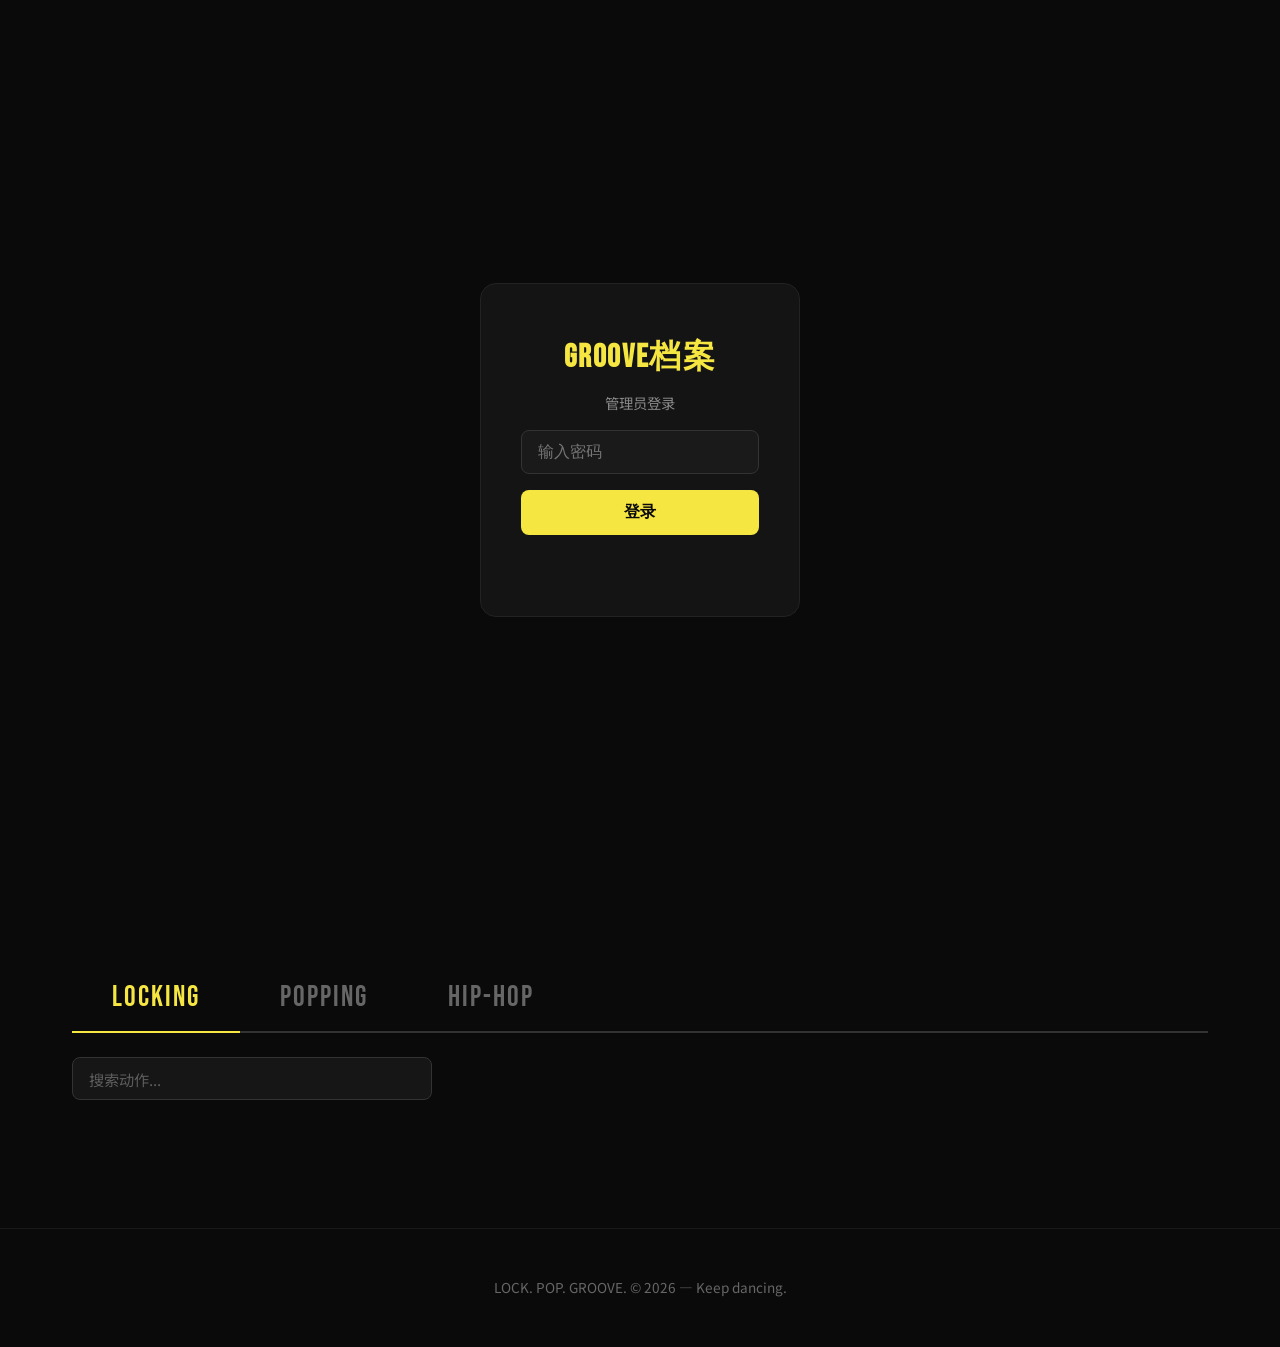
==== commit f498a2f4: "'登录制度'" ====
--- a/index.html
+++ b/index.html
@@ -11,6 +11,17 @@
   <link rel="stylesheet" href="style.css">
 </head>
 <body>
+  <!-- Login Overlay -->
+  <div class="login-overlay" id="loginOverlay">
+    <div class="login-box">
+      <h2 class="login-title">GROOVE档案</h2>
+      <p class="login-subtitle">管理员登录</p>
+      <input type="password" id="loginPassword" class="login-input" placeholder="输入密码" autocomplete="off">
+      <button class="login-btn" id="loginBtn">登录</button>
+      <p class="login-error" id="loginError"></p>
+    </div>
+  </div>
+
   <!-- Top Navigation -->
   <nav class="top-nav" id="topNav">
     <div class="nav-inner">
--- a/style.css
+++ b/style.css
@@ -769,15 +769,16 @@
 }
 
 .modal-btn {
-  font-family: var(--font-title);
+  font-family: var(--font-body);
   font-size: 1.1rem;
+  font-weight: 500;
   padding: 0.6rem 2rem;
   background: var(--accent);
   color: var(--bg);
   border: none;
   border-radius: 6px;
   cursor: pointer;
-  letter-spacing: 2px;
+  letter-spacing: 0.5px;
   transition: opacity 0.2s;
 }
 
@@ -924,3 +925,78 @@
     font-size: clamp(2.5rem, 10vw, 5rem);
   }
 }
+
+/* Login Overlay */
+.login-overlay {
+  position: fixed;
+  inset: 0;
+  z-index: 10000;
+  display: flex;
+  align-items: center;
+  justify-content: center;
+  background: #0a0a0a;
+}
+
+.login-box {
+  display: flex;
+  flex-direction: column;
+  align-items: center;
+  gap: 1rem;
+  padding: 3rem 2.5rem;
+  border-radius: 1rem;
+  background: #141414;
+  border: 1px solid #222;
+  min-width: 320px;
+}
+
+.login-title {
+  font-family: 'Bebas Neue', sans-serif;
+  font-size: 2rem;
+  color: #f5e642;
+  letter-spacing: 0.05em;
+}
+
+.login-subtitle {
+  color: #888;
+  font-size: 0.9rem;
+  margin-top: -0.5rem;
+}
+
+.login-input {
+  width: 100%;
+  padding: 0.75rem 1rem;
+  border-radius: 0.5rem;
+  border: 1px solid #333;
+  background: #1a1a1a;
+  color: #fff;
+  font-size: 1rem;
+  outline: none;
+  transition: border-color 0.2s;
+}
+
+.login-input:focus {
+  border-color: #f5e642;
+}
+
+.login-btn {
+  width: 100%;
+  padding: 0.75rem;
+  border-radius: 0.5rem;
+  border: none;
+  background: #f5e642;
+  color: #0a0a0a;
+  font-weight: 700;
+  font-size: 1rem;
+  cursor: pointer;
+  transition: opacity 0.2s;
+}
+
+.login-btn:hover {
+  opacity: 0.85;
+}
+
+.login-error {
+  color: #ff4444;
+  font-size: 0.85rem;
+  min-height: 1.2em;
+}
